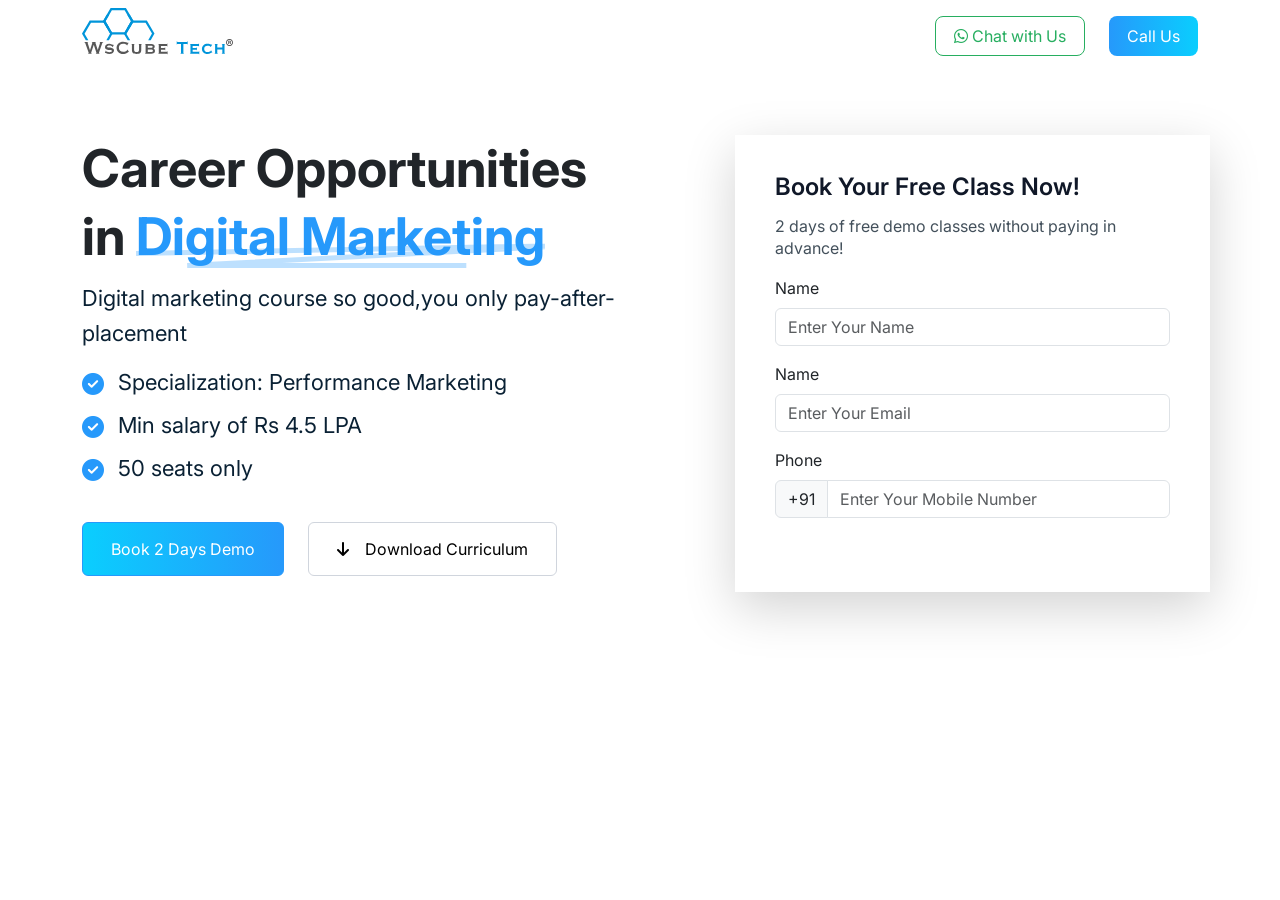
==== wscubetech/index.html @ 5243fd62 "added form layout" ====
<!doctype html>
<html lang="en">
  <head>
    <meta charset="UTF-8" />
    <meta name="viewport" content="width=device-width, initial-scale=1.0" />
    <title>WsCube Tech</title>
    <!--Linking Internal Css-->
    <link rel="stylesheet" href="./css/style.css" />
    <link rel="stylesheet" href="./css/media.css" />
    <!--Google Fonts-->
    <link rel="preconnect" href="https://fonts.googleapis.com" />
    <link rel="preconnect" href="https://fonts.gstatic.com" crossorigin />
    <link
      href="https://fonts.googleapis.com/css2?family=Inter:ital,opsz,wght@0,14..32,100..900;1,14..32,100..900&display=swap"
      rel="stylesheet"
    />
    <!--BS CDN-->
    <link
      href="https://cdn.jsdelivr.net/npm/bootstrap@5.3.8/dist/css/bootstrap.min.css"
      rel="stylesheet"
    />
    <!--Font Awesome CDN-->
    <link
      rel="stylesheet"
      href="https://cdnjs.cloudflare.com/ajax/libs/font-awesome/6.5.2/css/all.min.css"
      crossorigin="anonymous"
      referrerpolicy="no-referrer"
    />
  </head>
  <body>
    <!--Header-->
    <header class="container-fluid py-2 shadow-lg">
      <div class="container">
        <div class="row align-items-center">
          <div class="col-md-6 col-12">
            <img src="./images/logo.svg" alt="WsCube Tech Logo" />
          </div>
          <div class="col-md-6 col-12">
            <div class="float-btn d-flex gap-4 justify-content-lg-end">
              <button class="whatsapp-cta">
                <i class="fa-brands fa-whatsapp"></i> Chat with Us
              </button>
              <button class="call-cta">Call Us</button>
            </div>
          </div>
        </div>
      </div>
    </header>

    <!--Hero Section-->
    <section class="container-fluid hs bg-white">
      <div class="container">
        <div class="row justify-content-lg-between gy-5 gy-xl-0">
          <div class="col-xl-6 col-12">
            <h1 class="hs_heading mb-0">
              Career Opportunities<br />
              in
              <span class="hs_highlight mb-0">Digital Marketing</span>
            </h1>
            <p class="hs_para mb-0">
              Digital marketing course so good,you only pay-after-placement
            </p>
            <ul class="hs_list p-0">
              <li>
                <i class="fa-solid fa-circle-check"></i> Specialization:
                Performance Marketing
              </li>
              <li>
                <i class="fa-solid fa-circle-check"></i> Min salary of Rs 4.5
                LPA
              </li>
              <li><i class="fa-solid fa-circle-check"></i> 50 seats only</li>
            </ul>
            <div class="d-flex btn-hs-parent gap-4 py-3">
              <button class="btn-demo btn-group">Book 2 Days Demo</button>
              <button class="btn-download btn-group d-flex gap-3">
                <i class="fa-solid fa-arrow-down"></i>Download Curriculum
              </button>
            </div>
          </div>
          <div class="col-xl-5 col-12 shadow-lg hs-form">
            <div>
              <h3 class="mb-3 form-heading">Book Your Free Class Now!</h3>
              <p class="mb-3 form-desc">
                2 days of free demo classes without paying in advance!
              </p>
            </div>
            <div class="form-main">
              <!--Name Field-->
              <div class="mb-3">
                <label for="name" class="form-label">Name</label>
                <input
                  type="name"
                  class="form-control"
                  id="name"
                  placeholder="Enter Your Name"
                />
              </div>

              <!--Email Field-->
              <div class="mb-3">
                <label for="email" class="form-label">Name</label>
                <input
                  type="email"
                  class="form-control"
                  id="email"
                  placeholder="Enter Your Email"
                />
              </div>

              <!--Phone Field-->
              <div class="mb-3">
                <label for="">Phone</label>
                <div class="input-group mt-2">
                  <span class="input-group-text" id="basic-addon1">+91</span>
                <input
                  type="text"
                  class="form-control"
                  placeholder="Enter Your Mobile Number"
                  aria-label="Username"
                  aria-describedby="basic-addon1"
                />
                </div>
               
              </div>

            </div>
          </div>
        </div>
      </div>
    </section>

    <!--BS Scripts-->
    <script src="https://cdn.jsdelivr.net/npm/@popperjs/core@2.11.8/dist/umd/popper.min.js"></script>
    <script src="https://cdn.jsdelivr.net/npm/bootstrap@5.3.8/dist/js/bootstrap.min.js"></script>
  </body>
</html>
---- wscubetech/css/style.css ----
* {
  font-family: "Inter", sans-serif;
}
.whatsapp-cta {
  border-radius: 8px;
  padding: 7px 18px;
  background: white;
  border: 1px solid #27ae60;
  color: #27ae60;
}
.whatsapp-cta i {
  color: #27ae60;
}
.call-cta {
  border-radius: 8px;
  padding: 7px 18px;
  background: linear-gradient(to left, #0acefe, #2699fb);
  color: #fff;
  border: none;
}
.hs {
  padding: 4rem 0;
}

.hs_heading {
  font-size: 52px;
  font-weight: bold;
  line-height: 68px;
}
.hs_highlight {
  color: #2699fb;
  background: url(../images/ctabg.svg);
  background-repeat: no-repeat;
  background-position-y: bottom;
}
.hs_para {
  font-size: 22px;
  line-height: 35px;
  font-weight: 400;
  color: #0a2134;
  padding: 10px 0px;
}
.hs_list {
  list-style-type: none;
}
.hs_list li {
  display: flex;
  gap: 1rem;
  align-items: center;
  font-weight: 400;
  font-size: 22px;
  line-height: 33px;
  color: #0a2134;
  padding: 5px 0px;
}
.hs_list li i {
  color: #2699fb;
  height: 20px;
  width: 20px;
}
.btn-group{
padding: 12px 28px;
 font-size: 16px;
 line-height: 28px;
border-radius: 8px;
}
.btn-demo {
  color: white;
  background: linear-gradient(to right, #0acefe, #2699fb);
  border: 1px solid #2699fb; 
}
.btn-download {
  align-items: center;
  background: white;
  border: 1px solid #d0d5dd;
}
.hs-form{
  padding: 40px !important;
}
.form-heading{
  font-size: 24px;
  font-weight: 600;
  line-height: 100%;
  color: #101828;
}
.form-desc{
  font-size: 16px;
  font-weight: 400;
  line-height: 1.4rem;
  color: #43505B;
}
---- wscubetech/css/media.css ----
@media (min-width: 1400px) {
  .container,
  .container-lg,
  .container-md,
  .container-sm,
  .container-xl,
  .container-xxl {
    max-width: 1170px !important;
  }
}

@media screen and (max-width: 576px) {
  .float-btn {
    position: fixed !important;
    bottom: 0;
    left: 0;
    width: 100%;
    display: flex;
    justify-content: center !important;
  }
  .whatsapp-cta,
  .call-cta {
    padding: 5px 10px;
    margin-bottom: 10px;
  }
  .hs {
    padding: 2rem 0;
  }
  .hs_heading {
    font-size: 32px;
    line-height: 3.2rem;
  }
  .hs_para {
    font-size: 18px;
    line-height: 28px;
  }
  .hs_list li {
    font-size: 16px;
    line-height: 28px;
  }
  .btn-group {
    padding: 12px 15px;
    font-size: 16px;
    line-height: 28px;
  }
  .btn-hs-parent{
    flex-direction: column !important;
  }
  .hs-form{
  padding: 25px !important;
}
.form-heading{
  font-size: 18px;
}
}
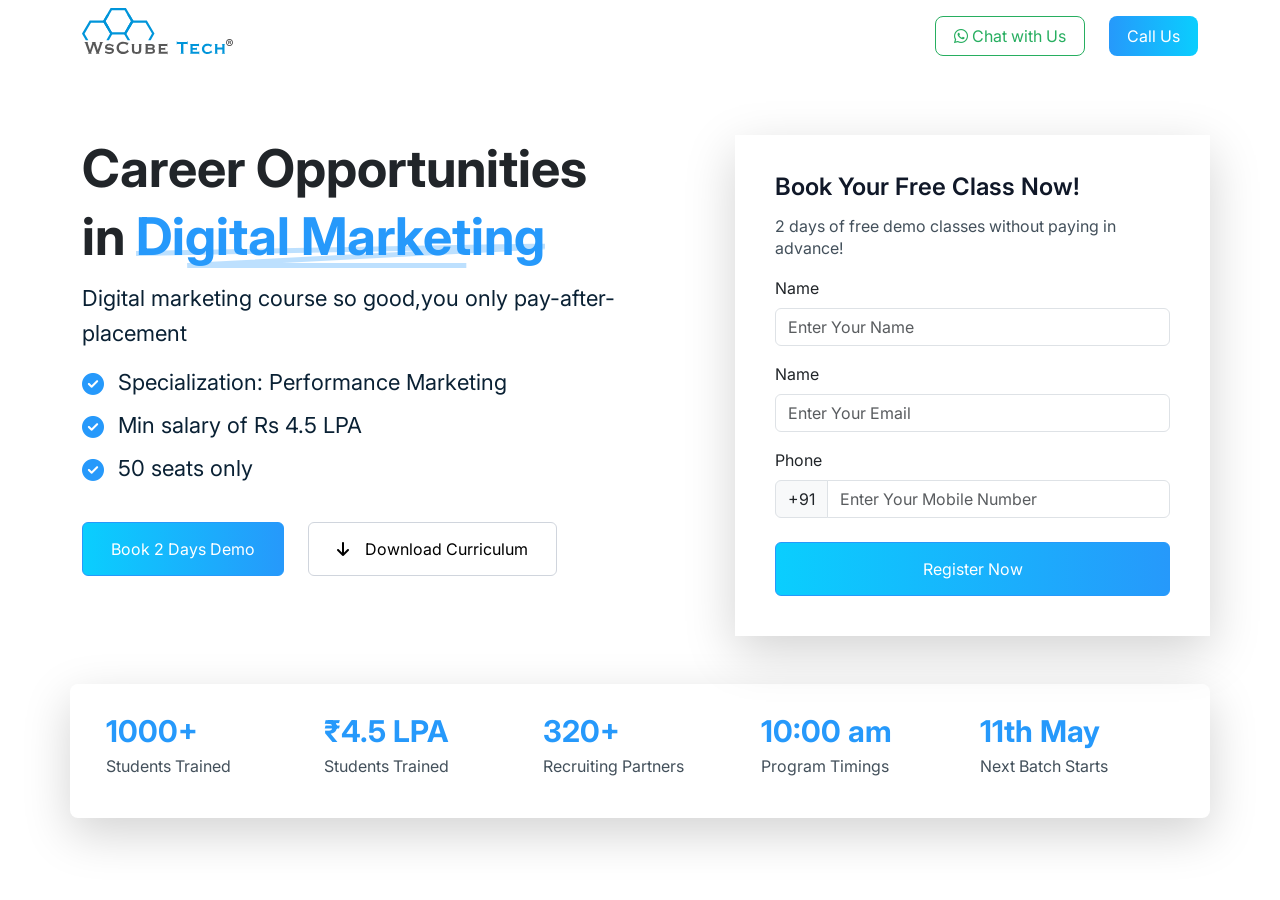
==== commit 194afb7d: "counter section" ====
--- a/wscubetech/index.html
+++ b/wscubetech/index.html
@@ -110,7 +110,7 @@
 
               <!--Phone Field-->
               <div class="mb-3">
-                <label for="">Phone</label>
+                <label for="basic-addon1">Phone</label>
                 <div class="input-group mt-2">
                   <span class="input-group-text" id="basic-addon1">+91</span>
                 <input
@@ -124,8 +124,36 @@
                
               </div>
 
+              <!--Submit Button-->
+              <button class="form-submit btn-group mt-4 d-flex justify-content-center">
+                Register Now
+              </button>
             </div>
           </div>
+        </div>
+
+        <!--Statistics Section-->
+        <div class="row shadow-lg p-4 mt-5 statistic align-items-center gy-2">
+            <div class="col-xl col-6">
+                <h3 class="stats-heading">1000+</h3>
+                <p class="stats-desc">Students Trained</p>
+            </div>
+            <div class="col-xl col-6">
+                <h3 class="stats-heading">₹4.5 LPA</h3>
+                <p class="stats-desc">Students Trained</p>
+            </div>
+            <div class="col-xl col-6">
+                <h3 class="stats-heading">320+</h3>
+                <p class="stats-desc">Recruiting Partners</p>
+            </div>
+            <div class="col-xl col-6">
+                <h3 class="stats-heading">10:00 am</h3>
+                <p class="stats-desc">Program Timings</p>
+            </div>
+            <div class="col-xl col-6">
+                <h3 class="stats-heading">11th May</h3>
+                <p class="stats-desc">Next Batch Starts </p>
+            </div>
         </div>
       </div>
     </section>
--- a/wscubetech/css/style.css
+++ b/wscubetech/css/style.css
@@ -58,34 +58,55 @@
   height: 20px;
   width: 20px;
 }
-.btn-group{
-padding: 12px 28px;
- font-size: 16px;
- line-height: 28px;
-border-radius: 8px;
+.btn-group {
+  padding: 12px 28px;
+  font-size: 16px;
+  line-height: 28px;
+  border-radius: 8px;
 }
 .btn-demo {
   color: white;
   background: linear-gradient(to right, #0acefe, #2699fb);
-  border: 1px solid #2699fb; 
+  border: 1px solid #2699fb;
 }
 .btn-download {
   align-items: center;
   background: white;
   border: 1px solid #d0d5dd;
 }
-.hs-form{
+.hs-form {
   padding: 40px !important;
 }
-.form-heading{
+.form-heading {
   font-size: 24px;
   font-weight: 600;
   line-height: 100%;
   color: #101828;
 }
-.form-desc{
+.form-desc {
   font-size: 16px;
   font-weight: 400;
   line-height: 1.4rem;
+  color: #43505b;
+}
+.form-submit {
+  color: white;
+  background: linear-gradient(to right, #0acefe, #2699fb);
+  border: 1px solid #2699fb;
+  width: 100%;
+}
+.statistic{
+  border-radius: 8px;
+}
+.stats-heading{
+  color: #2699FB;
+  font-size: 30px;
+  font-weight: 700;
+  line-height: 100%;
+}
+.stats-desc{
   color: #43505B;
-}+  font-size: 16px;
+  font-weight: 400;
+  line-height: 24px;
+}
--- a/wscubetech/css/media.css
+++ b/wscubetech/css/media.css
@@ -17,6 +17,8 @@
     width: 100%;
     display: flex;
     justify-content: center !important;
+    background-color: #fff;
+    padding: 10px 0;
   }
   .whatsapp-cta,
   .call-cta {
@@ -52,4 +54,7 @@
 .form-heading{
   font-size: 18px;
 }
+.stats-heading{
+  font-size: 20px;
 }
+}
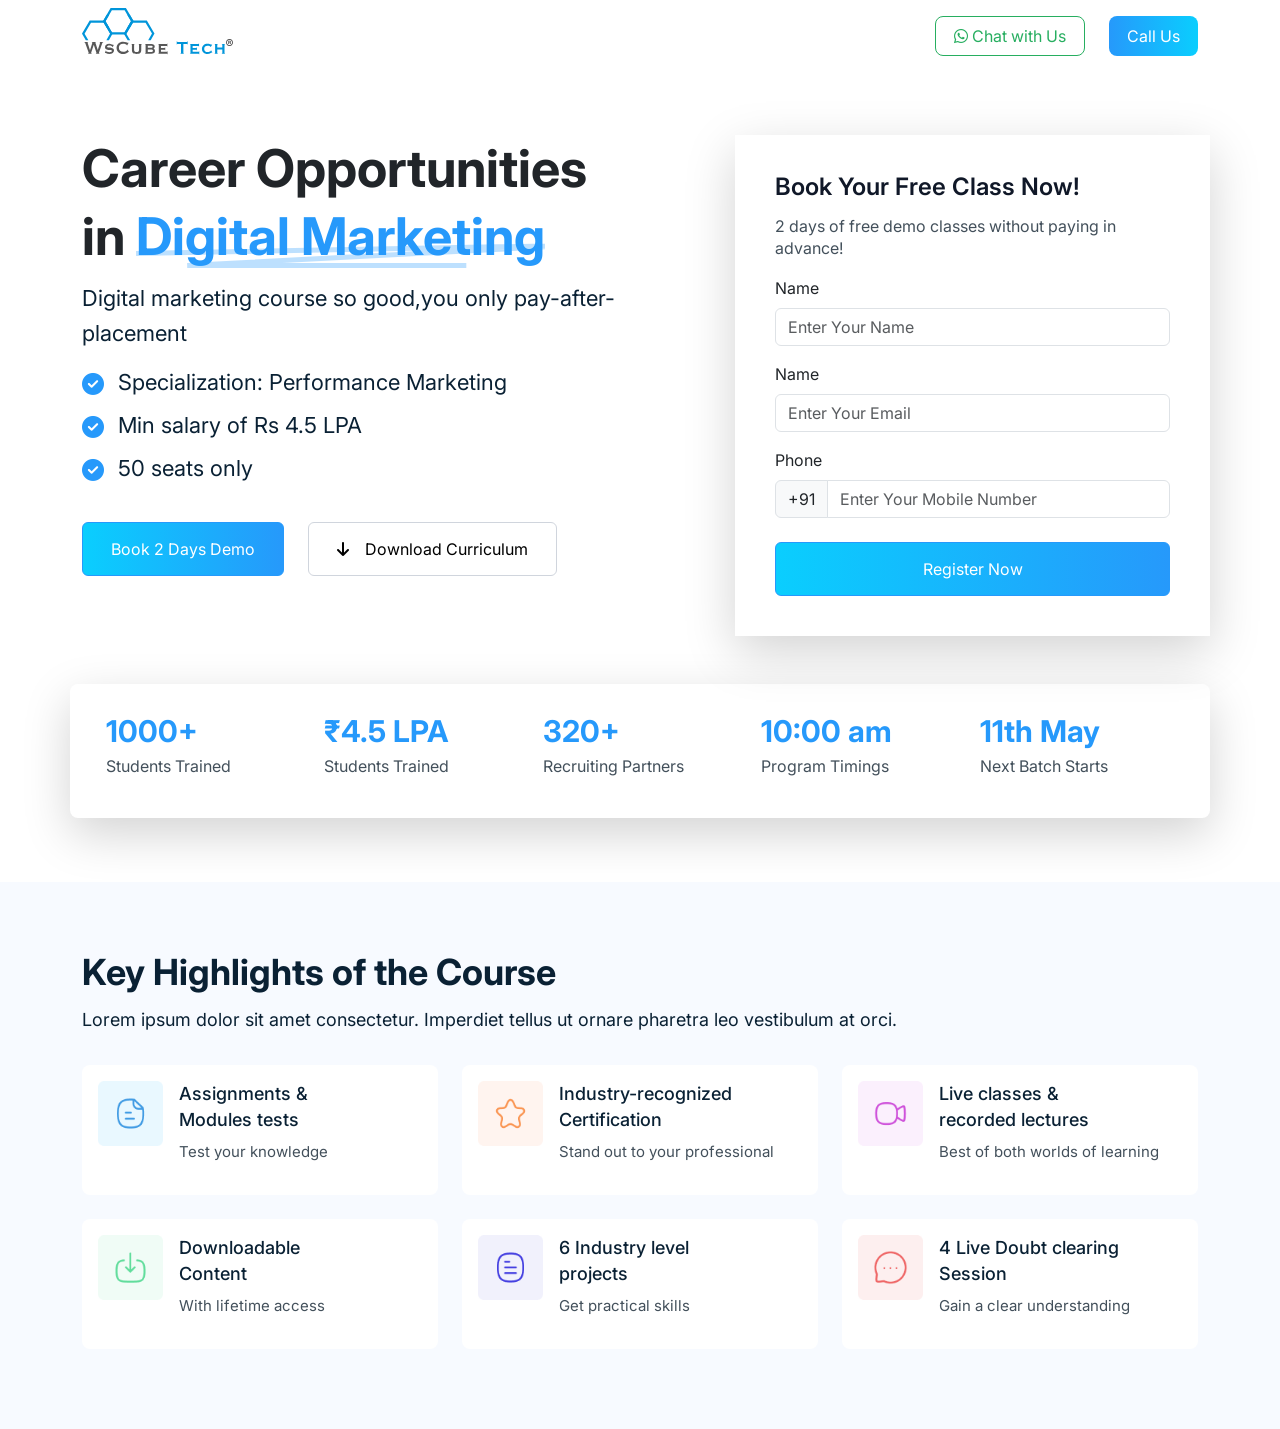
==== commit fb756d10: "highlight section" ====
--- a/wscubetech/index.html
+++ b/wscubetech/index.html
@@ -72,8 +72,18 @@
               <li><i class="fa-solid fa-circle-check"></i> 50 seats only</li>
             </ul>
             <div class="d-flex btn-hs-parent gap-4 py-3">
-              <button class="btn-demo btn-group">Book 2 Days Demo</button>
-              <button class="btn-download btn-group d-flex gap-3">
+              <button
+                class="btn-demo btn-group"
+                data-bs-toggle="modal"
+                data-bs-target="#demo-modal"
+              >
+                Book 2 Days Demo
+              </button>
+              <button
+                class="btn-download btn-group d-flex gap-3"
+                data-bs-toggle="modal"
+                data-bs-target="#curriculum-modal"
+              >
                 <i class="fa-solid fa-arrow-down"></i>Download Curriculum
               </button>
             </div>
@@ -113,19 +123,20 @@
                 <label for="basic-addon1">Phone</label>
                 <div class="input-group mt-2">
                   <span class="input-group-text" id="basic-addon1">+91</span>
-                <input
-                  type="text"
-                  class="form-control"
-                  placeholder="Enter Your Mobile Number"
-                  aria-label="Username"
-                  aria-describedby="basic-addon1"
-                />
+                  <input
+                    type="text"
+                    class="form-control"
+                    placeholder="Enter Your Mobile Number"
+                    aria-label="Username"
+                    aria-describedby="basic-addon1"
+                  />
                 </div>
-               
               </div>
 
               <!--Submit Button-->
-              <button class="form-submit btn-group mt-4 d-flex justify-content-center">
+              <button
+                class="form-submit btn-group mt-4 d-flex justify-content-center"
+              >
                 Register Now
               </button>
             </div>
@@ -134,29 +145,254 @@
 
         <!--Statistics Section-->
         <div class="row shadow-lg p-4 mt-5 statistic align-items-center gy-2">
-            <div class="col-xl col-6">
-                <h3 class="stats-heading">1000+</h3>
-                <p class="stats-desc">Students Trained</p>
-            </div>
-            <div class="col-xl col-6">
-                <h3 class="stats-heading">₹4.5 LPA</h3>
-                <p class="stats-desc">Students Trained</p>
-            </div>
-            <div class="col-xl col-6">
-                <h3 class="stats-heading">320+</h3>
-                <p class="stats-desc">Recruiting Partners</p>
-            </div>
-            <div class="col-xl col-6">
-                <h3 class="stats-heading">10:00 am</h3>
-                <p class="stats-desc">Program Timings</p>
-            </div>
-            <div class="col-xl col-6">
-                <h3 class="stats-heading">11th May</h3>
-                <p class="stats-desc">Next Batch Starts </p>
-            </div>
+          <div class="col-xl col-6">
+            <h3 class="stats-heading">1000+</h3>
+            <p class="stats-desc">Students Trained</p>
+          </div>
+          <div class="col-xl col-6">
+            <h3 class="stats-heading">₹4.5 LPA</h3>
+            <p class="stats-desc">Students Trained</p>
+          </div>
+          <div class="col-xl col-6">
+            <h3 class="stats-heading">320+</h3>
+            <p class="stats-desc">Recruiting Partners</p>
+          </div>
+          <div class="col-xl col-6">
+            <h3 class="stats-heading">10:00 am</h3>
+            <p class="stats-desc">Program Timings</p>
+          </div>
+          <div class="col-xl col-6">
+            <h3 class="stats-heading">11th May</h3>
+            <p class="stats-desc">Next Batch Starts</p>
+          </div>
         </div>
       </div>
     </section>
+
+    <!--Keyhighlights Section-->
+    <section class="container-fluid highlights">
+      <div class="container">
+        <div class="row">
+          <div class="col-12">
+            <h4 class="highlight-heading py-2">Key Highlights of the Course</h4>
+            <p class="highlight-para">
+              Lorem ipsum dolor sit amet consectetur. Imperdiet tellus ut ornare
+              pharetra leo vestibulum at orci.
+            </p>
+          </div>
+        </div>
+
+        <div class="row py-3 gy-4">
+          <div class="col-lg-4 col-md-6 col-12">
+            
+            <div class="highlight-wrapper d-flex bg-white p-3 gap-3 align-items-start">
+              <img
+                class="highlight-img"
+                src="./images/highlight/assignment.png"
+                alt="Assignment"
+              />
+              <div class="highlight-item">
+                <h4>Assignments & Modules tests</h4>
+                <p>Test your knowledge</p>
+              </div>
+            </div>
+          </div>
+
+          <div class="col-lg-4 col-md-6 col-12">
+            <div class="highlight-wrapper d-flex shadow-md bg-white p-3 gap-3 align-items-start">
+              <img
+                class="highlight-img"
+                src="./images/highlight/industry.png"
+                alt="Assignment"
+              />
+              <div class="highlight-item">
+                <h4>Industry-recognized Certification</h4>
+                <p>Stand out to your professional</p>
+              </div>
+            </div>
+          </div>
+
+          <div class="col-lg-4 col-md-6 col-12">
+            <div class="highlight-wrapper d-flex bg-white p-3 gap-3 align-items-start">
+              <img
+                class="highlight-img"
+                src="./images/highlight/liveclasses.png"
+                alt="Assignment"
+              />
+              <div class="highlight-item">
+                <h4>Live classes & recorded lectures</h4>
+                <p>Best of both worlds of learning</p>
+              </div>
+            </div>
+          </div>
+
+          <div class="col-lg-4 col-md-6 col-12">
+            <div class="highlight-wrapper d-flex bg-white p-3 gap-3 align-items-start">
+              <img
+                class="highlight-img"
+                src="./images/highlight/download.png"
+                alt="Assignment"
+              />
+              <div class="highlight-item">
+                <h4>Downloadable Content</h4>
+                <p>With lifetime access</p>
+              </div>
+            </div>
+          </div>
+
+          <div class="col-lg-4 col-md-6 col-12">
+            <div class="highlight-wrapper d-flex bg-white p-3 gap-3 align-items-start">
+              <img
+                class="highlight-img"
+                src="./images/highlight/projects.png"
+                alt="Assignment"
+              />
+              <div class="highlight-item">
+                <h4>6 Industry level projects</h4>
+                <p>Get practical skills</p>
+              </div>
+            </div>
+          </div>
+
+          <div class="col-lg-4 col-md-6 col-12">
+            <div class="highlight-wrapper d-flex bg-white p-3 gap-3 align-items-start">
+              <img
+                class="highlight-img"
+                src="./images/highlight/session.png"
+                alt="Assignment"
+              />
+              <div class="highlight-item">
+                <h4>4 Live Doubt clearing Session</h4>
+                <p>Gain a clear understanding</p>
+              </div>
+            </div>
+          </div>
+
+          
+        </div>
+      </div>
+    </section>
+
+    <!--All Modal-->
+
+    <!--Download Curriculum Modal-->
+    <div class="modal fade" id="curriculum-modal" tabindex="-1">
+      <div class="modal-dialog">
+        <div class="modal-content">
+          <div class="modal-header">
+            <h1 class="modal-title fs-5" id="exampleModalLabel">Enquire Now</h1>
+            <button
+              type="button"
+              class="btn-close"
+              data-bs-dismiss="modal"
+              aria-label="Close"
+            ></button>
+          </div>
+          <div class="modal-body">
+            <div class="form-main">
+              <!--Name Field-->
+              <div class="mb-3">
+                <label for="name" class="form-label">Name</label>
+                <input
+                  type="name"
+                  class="form-control"
+                  id="name"
+                  placeholder="Enter Your Name"
+                />
+              </div>
+
+              <!--Email Field-->
+              <div class="mb-3">
+                <label for="email" class="form-label">Name</label>
+                <input
+                  type="email"
+                  class="form-control"
+                  id="email"
+                  placeholder="Enter Your Email"
+                />
+              </div>
+
+              <!--Phone Field-->
+              <div class="mb-3">
+                <label for="basic-addon1">Phone</label>
+                <div class="input-group mt-2">
+                  <span class="input-group-text" id="basic-addon1">+91</span>
+                  <input
+                    type="text"
+                    class="form-control"
+                    placeholder="Enter Your Mobile Number"
+                    aria-label="Username"
+                    aria-describedby="basic-addon1"
+                  />
+                </div>
+              </div>
+
+              <!--Submit Button-->
+              <button
+                class="form-submit btn-group mt-4 d-flex justify-content-center"
+              >
+                Register Now
+              </button>
+            </div>
+          </div>
+        </div>
+      </div>
+    </div>
+
+    <!--2 Days Demo Modal-->
+    <div class="modal fade" id="demo-modal" tabindex="-1">
+      <div class="modal-dialog">
+        <div class="modal-content">
+          <div class="modal-header">
+            <h1 class="modal-title fs-5" id="exampleModalLabel">
+              Book 2 Days Demo
+            </h1>
+            <button
+              type="button"
+              class="btn-close"
+              data-bs-dismiss="modal"
+              aria-label="Close"
+            ></button>
+          </div>
+          <div class="modal-body">
+            <div class="form-main">
+              <!--Name Field-->
+              <div class="mb-3">
+                <label for="name" class="form-label">Name</label>
+                <input
+                  type="name"
+                  class="form-control"
+                  id="name"
+                  placeholder="Enter Your Name"
+                />
+              </div>
+
+              <!--Phone Field-->
+              <div class="mb-3">
+                <label for="basic-addon1">Phone</label>
+                <div class="input-group mt-2">
+                  <span class="input-group-text" id="basic-addon1">+91</span>
+                  <input
+                    type="text"
+                    class="form-control"
+                    placeholder="Enter Your Mobile Number"
+                    aria-label="Username"
+                    aria-describedby="basic-addon1"
+                  />
+                </div>
+              </div>
+
+              <!--Submit Button-->
+              <button
+                class="form-submit btn-group mt-4 d-flex justify-content-center"
+              >
+                Register Now
+              </button>
+            </div>
+          </div>
+        </div>
+      </div>
+    </div>
 
     <!--BS Scripts-->
     <script src="https://cdn.jsdelivr.net/npm/@popperjs/core@2.11.8/dist/umd/popper.min.js"></script>
--- a/wscubetech/css/style.css
+++ b/wscubetech/css/style.css
@@ -110,3 +110,40 @@
   font-weight: 400;
   line-height: 24px;
 }
+.highlights{
+  background-color: #F7FAFF;
+  padding: 4rem 0;
+}
+.highlight-heading{
+  font-size: 36px;
+  font-weight: 700;
+  line-height: 100%;
+  font-style: bold;
+  color: #0A2134;
+}
+.highlight-para{
+  font-size: 18px;
+  line-height: 27px;
+  font-weight: 400;
+  color: #0A2134;
+}
+.highlight-wrapper{
+  border-radius: 8px;
+}
+.highlight-img{
+  object-fit: contain;
+  width: 20%;
+}
+.highlight-item h4{
+  width: 80%;
+  color: #0A2134;
+  font-size: 18px;
+  font-weight: 500;
+  line-height: 26px;
+}
+.highlight-item p {
+  font-size: 15px;
+  line-height: 22px;
+  font-weight: 400;
+  color: #43505B;
+}
--- a/wscubetech/css/media.css
+++ b/wscubetech/css/media.css
@@ -57,4 +57,10 @@
 .stats-heading{
   font-size: 20px;
 }
+.highlight-heading{
+  font-size: 24px;
 }
+.highlight-para{
+  font-size: 16px;
+}
+}
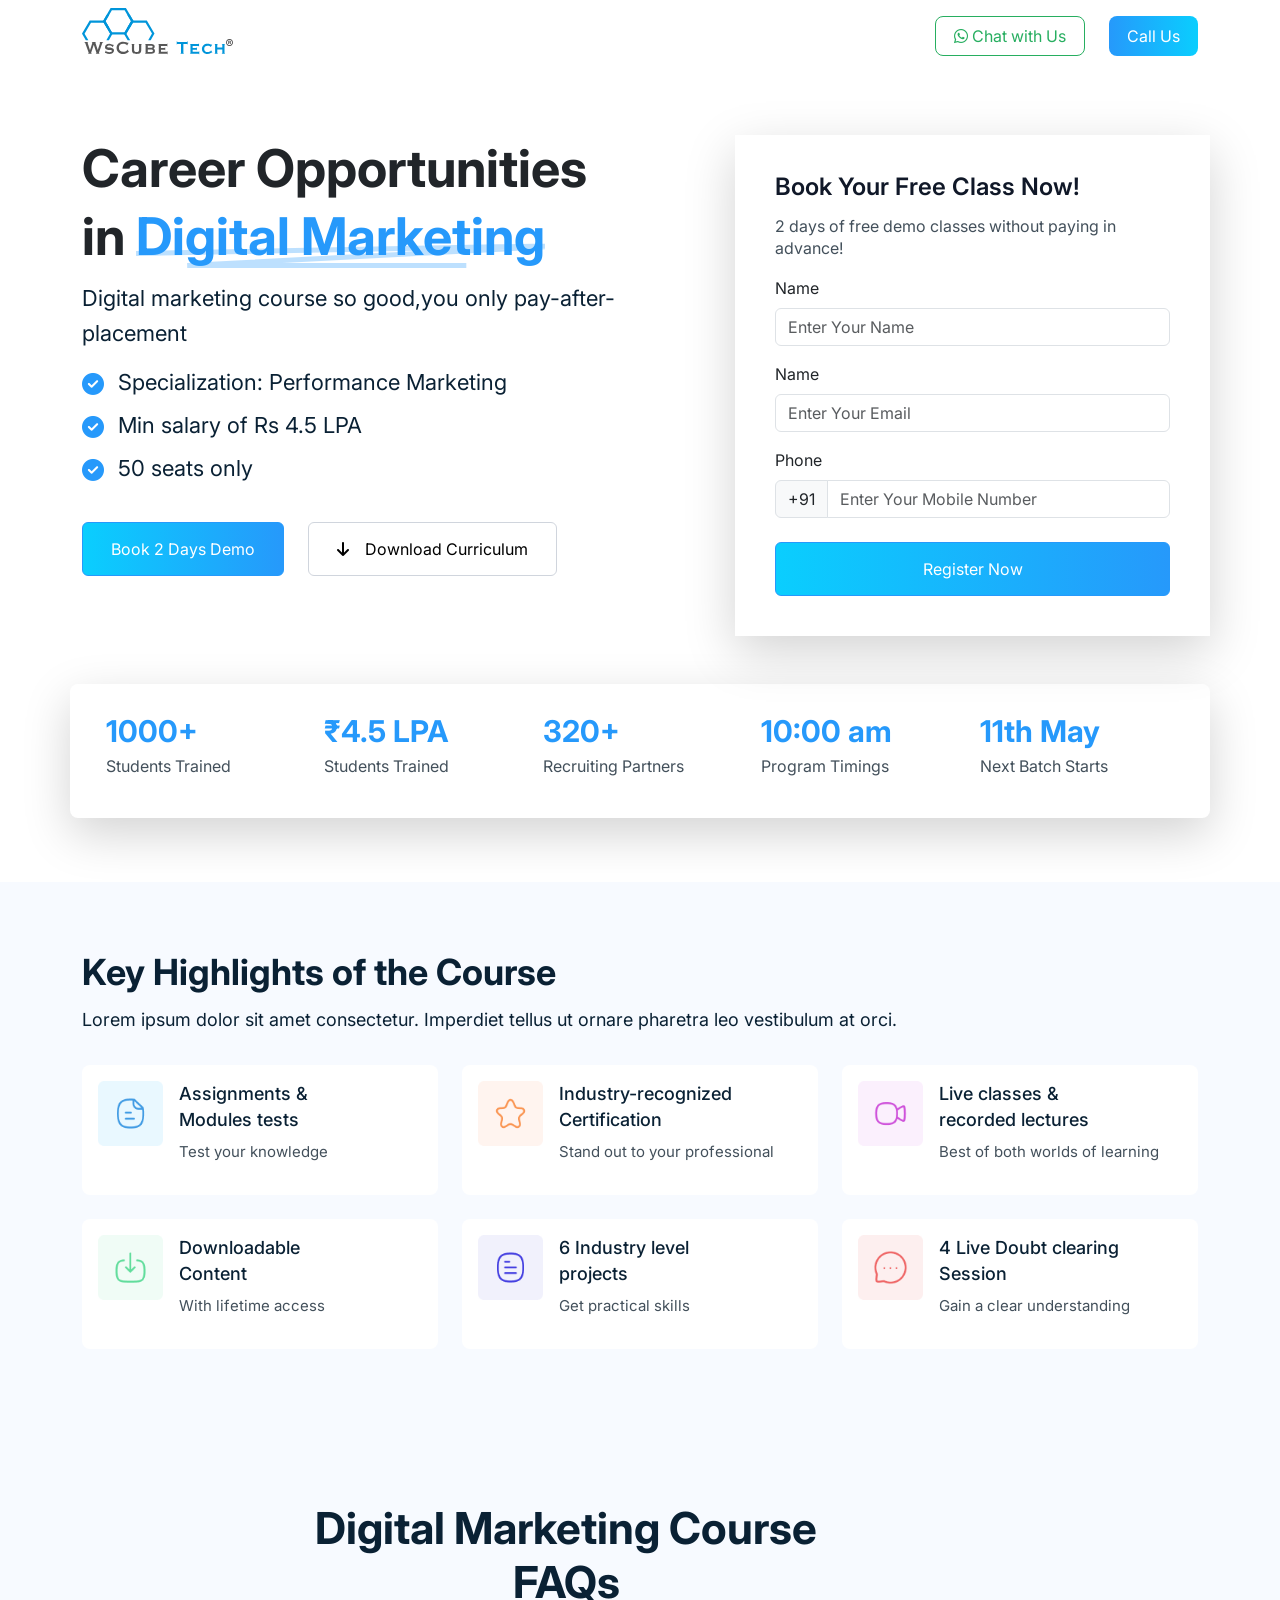
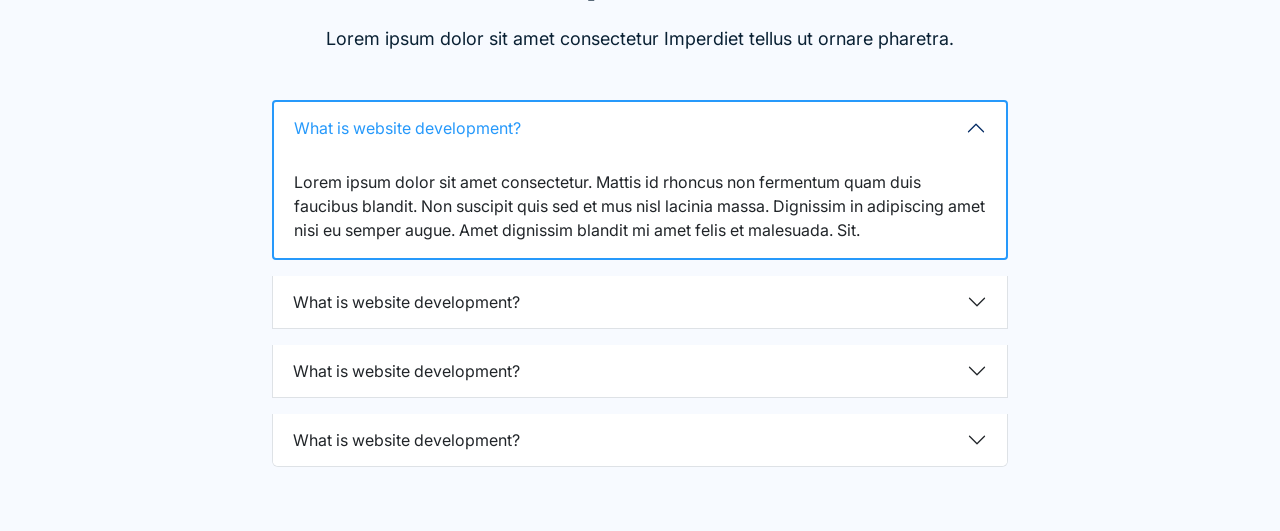
==== commit 30a2c433: "faq section" ====
--- a/wscubetech/index.html
+++ b/wscubetech/index.html
@@ -46,6 +46,7 @@
         </div>
       </div>
     </header>
+    <!---->
 
     <!--Hero Section-->
     <section class="container-fluid hs bg-white">
@@ -184,8 +185,9 @@
 
         <div class="row py-3 gy-4">
           <div class="col-lg-4 col-md-6 col-12">
-            
-            <div class="highlight-wrapper d-flex bg-white p-3 gap-3 align-items-start">
+            <div
+              class="highlight-wrapper d-flex bg-white p-3 gap-3 align-items-start"
+            >
               <img
                 class="highlight-img"
                 src="./images/highlight/assignment.png"
@@ -199,7 +201,9 @@
           </div>
 
           <div class="col-lg-4 col-md-6 col-12">
-            <div class="highlight-wrapper d-flex shadow-md bg-white p-3 gap-3 align-items-start">
+            <div
+              class="highlight-wrapper d-flex shadow-md bg-white p-3 gap-3 align-items-start"
+            >
               <img
                 class="highlight-img"
                 src="./images/highlight/industry.png"
@@ -213,7 +217,9 @@
           </div>
 
           <div class="col-lg-4 col-md-6 col-12">
-            <div class="highlight-wrapper d-flex bg-white p-3 gap-3 align-items-start">
+            <div
+              class="highlight-wrapper d-flex bg-white p-3 gap-3 align-items-start"
+            >
               <img
                 class="highlight-img"
                 src="./images/highlight/liveclasses.png"
@@ -227,7 +233,9 @@
           </div>
 
           <div class="col-lg-4 col-md-6 col-12">
-            <div class="highlight-wrapper d-flex bg-white p-3 gap-3 align-items-start">
+            <div
+              class="highlight-wrapper d-flex bg-white p-3 gap-3 align-items-start"
+            >
               <img
                 class="highlight-img"
                 src="./images/highlight/download.png"
@@ -241,7 +249,9 @@
           </div>
 
           <div class="col-lg-4 col-md-6 col-12">
-            <div class="highlight-wrapper d-flex bg-white p-3 gap-3 align-items-start">
+            <div
+              class="highlight-wrapper d-flex bg-white p-3 gap-3 align-items-start"
+            >
               <img
                 class="highlight-img"
                 src="./images/highlight/projects.png"
@@ -255,7 +265,9 @@
           </div>
 
           <div class="col-lg-4 col-md-6 col-12">
-            <div class="highlight-wrapper d-flex bg-white p-3 gap-3 align-items-start">
+            <div
+              class="highlight-wrapper d-flex bg-white p-3 gap-3 align-items-start"
+            >
               <img
                 class="highlight-img"
                 src="./images/highlight/session.png"
@@ -267,8 +279,127 @@
               </div>
             </div>
           </div>
-
-          
+        </div>
+      </div>
+    </section>
+
+    <!--FAQ Section-->
+    <section class="faq-section container-fluid">
+      <div class="container">
+        <div class="row justify-content-center">
+          <div class="col-lg-8 col-12">
+            <h3 class="faq-heading py-2">Digital Marketing Course FAQs</h3>
+            <p class="faq-desc">
+              Lorem ipsum dolor sit amet consectetur Imperdiet tellus ut ornare
+              pharetra.
+            </p>
+            <!--Accordion-->
+            <div class="accordion accordion-section mt-5" id="faq">
+              <div class="accordion-item">
+                <h2 class="accordion-title accordion-header">
+                  <button
+                    class="accordion-button"
+                    type="button"
+                    data-bs-toggle="collapse"
+                    data-bs-target="#collapseOne"
+                  >
+                    What is website development?
+                  </button>
+                </h2>
+                <div
+                  id="collapseOne"
+                  class="accordion-collapse collapse show"
+                  data-bs-parent="#faq"
+                >
+                  <div class="accordion-body">
+                    Lorem ipsum dolor sit amet consectetur. Mattis id rhoncus
+                    non fermentum quam duis faucibus blandit. Non suscipit quis
+                    sed et mus nisl lacinia massa. Dignissim in adipiscing amet
+                    nisi eu semper augue. Amet dignissim blandit mi amet felis
+                    et malesuada. Sit.
+                  </div>
+                </div>
+              </div>
+              <div class="accordion-item mt-3">
+                <h2 class="accordion-title accordion-header">
+                  <button
+                    class="accordion-button collapsed"
+                    type="button"
+                    data-bs-toggle="collapse"
+                    data-bs-target="#collapseTwo"
+                  >
+                    What is website development?
+                  </button>
+                </h2>
+                <div
+                  id="collapseTwo"
+                  class="accordion-collapse collapse"
+                  data-bs-parent="#faq"
+                >
+                  <div class="accordion-text accordion-body">
+                    Lorem ipsum dolor sit amet consectetur. Mattis id rhoncus
+                    non fermentum quam duis faucibus blandit. Non suscipit quis
+                    sed et mus nisl lacinia massa. Dignissim in adipiscing amet
+                    nisi eu semper augue. Amet dignissim blandit mi amet felis
+                    et malesuada. Sit.
+                  </div>
+                </div>
+              </div>
+              <div class="accordion-item mt-3">
+                <h2 class="accordion-title accordion-header">
+                  <button
+                    class="accordion-button collapsed"
+                    type="button"
+                    data-bs-toggle="collapse"
+                    data-bs-target="#collapseThree"
+                    aria-expanded="false"
+                    aria-controls="collapseThree"
+                  >
+                    What is website development?
+                  </button>
+                </h2>
+                <div
+                  id="collapseThree"
+                  class="accordion-collapse collapse"
+                  data-bs-parent="#faq"
+                >
+                  <div class="accordion-text accordion-body">
+                    Lorem ipsum dolor sit amet consectetur. Mattis id rhoncus
+                    non fermentum quam duis faucibus blandit. Non suscipit quis
+                    sed et mus nisl lacinia massa. Dignissim in adipiscing amet
+                    nisi eu semper augue. Amet dignissim blandit mi amet felis
+                    et malesuada. Sit.
+                  </div>
+                </div>
+              </div>
+              <div class="accordion-item mt-3">
+                <h2 class="accordion-title accordion-header">
+                  <button
+                    class="accordion-button collapsed"
+                    type="button"
+                    data-bs-toggle="collapse"
+                    data-bs-target="#collapseFour"
+                  >
+                    What is website development?
+                  </button>
+                </h2>
+
+                <div
+                  id="collapseFour"
+                  class="accordion-collapse collapse"
+                  data-bs-parent="#faq"
+                >
+                  <div class="accordion-text accordion-body">
+                    Lorem ipsum dolor sit amet consectetur. Mattis id rhoncus
+                    non fermentum quam duis faucibus blandit. Non suscipit quis
+                    sed et mus nisl lacinia massa. Dignissim in adipiscing amet
+                    nisi eu semper augue. Amet dignissim blandit mi amet felis
+                    et malesuada. Sit.
+                  </div>
+                </div>
+              </div>
+            </div>
+          </div>
         </div>
       </div>
     </section>
--- a/wscubetech/css/style.css
+++ b/wscubetech/css/style.css
@@ -110,7 +110,7 @@
   font-weight: 400;
   line-height: 24px;
 }
-.highlights{
+.highlights, .faq-section{
   background-color: #F7FAFF;
   padding: 4rem 0;
 }
@@ -146,4 +146,46 @@
   line-height: 22px;
   font-weight: 400;
   color: #43505B;
+}
+.faq-heading{
+  font-size: 44px;
+  font-weight: 700;
+  line-height : 54px;
+  color: #0A2134;
+  width: 80%;
+  text-align: center;
+}
+.faq-desc{
+  color: #0A2134;
+  font-size: 18px;
+  line-height: 27px;
+  font-weight: 400;
+  text-align: center;
+}
+.accordion-button:not(.collapsed){
+  background-color: white !important;
+  box-shadow : none !important
+}
+.accordion-button:focus{
+  box-shadow: none !important;
+}
+
+.accordion-item:has(.accordion-collapse.show),
+.accordion-item:has(.accordion-collapse.collapsing) {
+  border: 2px solid #2699FB !important;
+  border-radius: 4px !important;
+}
+.accordion-button:not(.collapsed){
+  color: #2699FB !important;
+}
+.accordion-title{
+  font-size: 18px;
+  font-weight: 600;
+  line-height: 100%;
+}
+.accordion-text{
+  color: #0A2134;
+  font-size: 16px;
+  line-height: 24px;
+  font-weight: 400;
 }
--- a/wscubetech/css/media.css
+++ b/wscubetech/css/media.css
@@ -45,22 +45,29 @@
     font-size: 16px;
     line-height: 28px;
   }
-  .btn-hs-parent{
+  .btn-hs-parent {
     flex-direction: column !important;
   }
-  .hs-form{
-  padding: 25px !important;
+  .hs-form {
+    padding: 25px !important;
+  }
+  .form-heading {
+    font-size: 18px;
+  }
+  .stats-heading {
+    font-size: 20px;
+  }
+  .highlight-heading {
+    font-size: 24px;
+  }
+  .highlight-para {
+    font-size: 16px;
+  }
+  .faq-heading {
+    font-size: 20px;
+     width: 100%;
+  }
+  .faq-desc {
+    font-size: 16px;
+  }
 }
-.form-heading{
-  font-size: 18px;
-}
-.stats-heading{
-  font-size: 20px;
-}
-.highlight-heading{
-  font-size: 24px;
-}
-.highlight-para{
-  font-size: 16px;
-}
-}
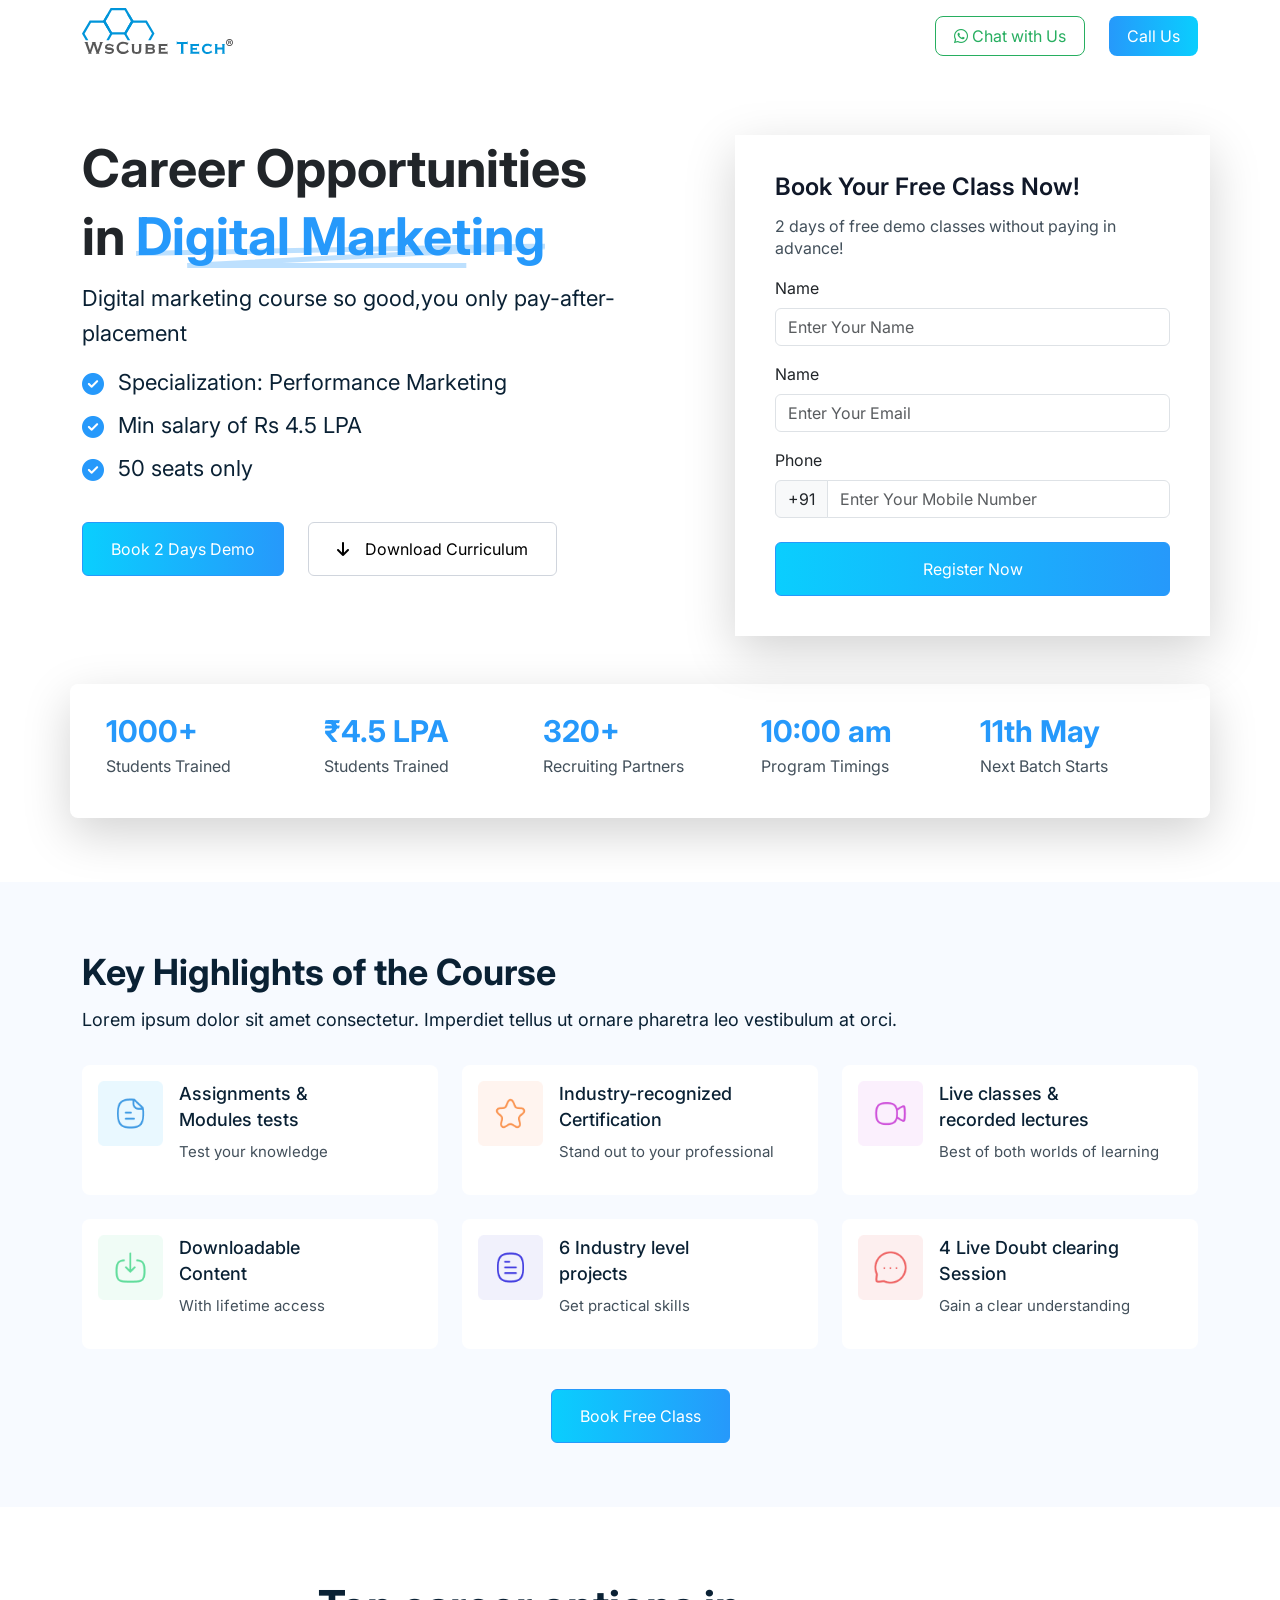
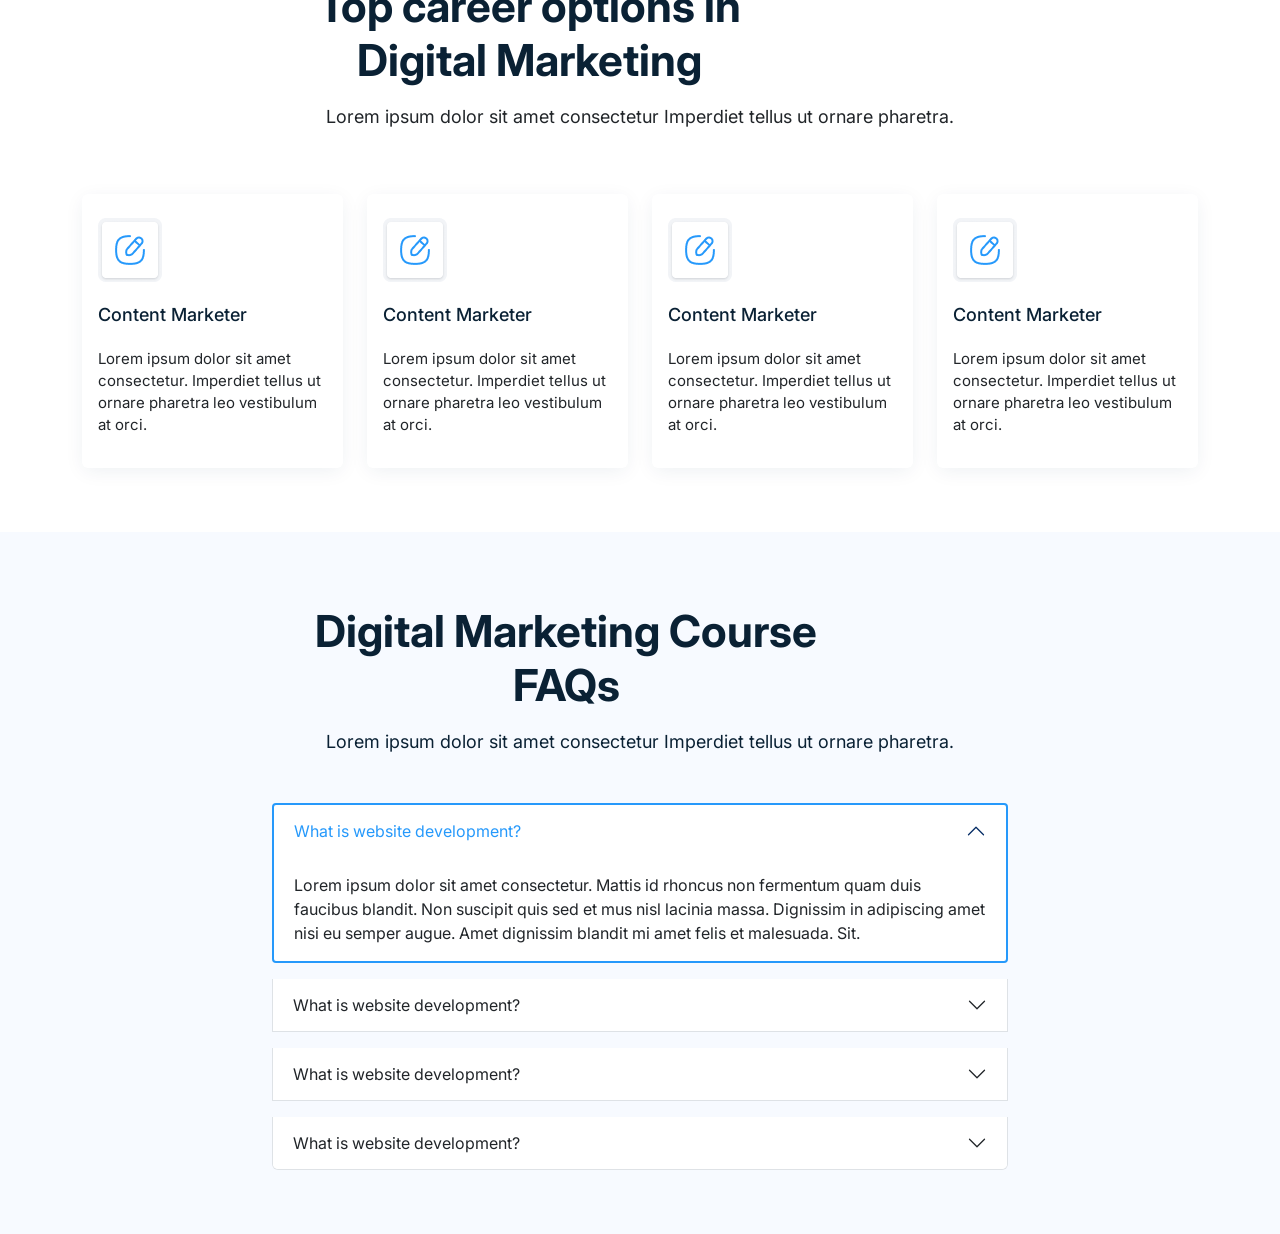
==== commit d1644721: "carrer options section" ====
--- a/wscubetech/index.html
+++ b/wscubetech/index.html
@@ -280,6 +280,63 @@
             </div>
           </div>
         </div>
+        <div class="d-flex justify-content-center mt-4">
+          <button
+            class="btn-demo btn-group"
+            data-bs-toggle="modal"
+            data-bs-target="#curriculum-modal"
+          >
+            Book Free Class
+          </button>
+        </div>
+      </div>
+    </section>
+
+    <!--Carrer Option-->
+    <section class="career-options container-fluid">
+      <div class="container">
+        <div class="row justify-content-center">
+          <div class="col-xl-8 col-12">
+            <h3 class="career-title py-2">
+              Top career options in Digital Marketing
+            </h3>
+            <p class="career-desc">
+              Lorem ipsum dolor sit amet consectetur Imperdiet tellus ut ornare
+              pharetra.
+            </p>
+          </div>
+        </div>
+
+        <div class="row mt-5">
+          <div class="col-lg-3 col-sm-6 col-12">
+            <div class="shadow-custom p-3 rounded">
+              <img src="./images/career/content.png" class="w-auto mt-2" alt="Image Not Found">
+              <h6 class="carreritem-title py-4 mb-0">Content Marketer</h6>
+              <p class="carreritem-desc">Lorem ipsum dolor sit amet consectetur. Imperdiet tellus ut ornare pharetra leo vestibulum at orci.</p>
+            </div>
+          </div>
+          <div class="col-lg-3 col-sm-6 col-12">
+             <div class="shadow-custom p-3 rounded">
+              <img src="./images/career/content.png" class="w-auto mt-2" alt="Image Not Found">
+              <h6 class="carreritem-title py-4 mb-0">Content Marketer</h6>
+              <p class="carreritem-desc">Lorem ipsum dolor sit amet consectetur. Imperdiet tellus ut ornare pharetra leo vestibulum at orci.</p>
+            </div>
+          </div>
+          <div class="col-lg-3 col-sm-6 col-12">
+             <div class="shadow-custom p-3 rounded">
+              <img src="./images/career/content.png" class="w-auto mt-2" alt="Image Not Found">
+              <h6 class="carreritem-title py-4 mb-0">Content Marketer</h6>
+              <p class="carreritem-desc">Lorem ipsum dolor sit amet consectetur. Imperdiet tellus ut ornare pharetra leo vestibulum at orci.</p>
+            </div>
+          </div>
+          <div class="col-lg-3 col-sm-6 col-12">
+             <div class="shadow-custom p-3 rounded">
+              <img src="./images/career/content.png" class="w-auto mt-2" alt="Image Not Found">
+              <h6 class="carreritem-title py-4 mb-0">Content Marketer</h6>
+              <p class="carreritem-desc">Lorem ipsum dolor sit amet consectetur. Imperdiet tellus ut ornare pharetra leo vestibulum at orci.</p>
+            </div>
+          </div>
+        </div>
       </div>
     </section>
 
--- a/wscubetech/css/style.css
+++ b/wscubetech/css/style.css
@@ -188,4 +188,38 @@
   font-size: 16px;
   line-height: 24px;
   font-weight: 400;
+}
+.career-options{
+  background-color: white;
+  padding: 4rem 0;
+}
+.career-title{
+  width: 70%;
+  font-weight: 700;
+  font-size: 44px;
+  line-height: 54px;
+  color: #0A2134;
+  text-align: center;
+}
+.career-desc{
+  font-weight: 400;
+  font-size: 18px;
+  line-height: 27px;
+  text-align: center;
+}
+.carreritem-title{
+  color: #0A2134;
+  font-size: 18px;
+  font-weight: 500;
+  line-height: 100%;
+
+}
+.carreritem-desc{
+  font-size: #0A2134;
+  font-size: 15px;
+  line-height: 22px; 
+}
+.shadow-custom{
+  box-shadow: 0px 4px 20px -2px #002F5814;
+
 }
--- a/wscubetech/css/media.css
+++ b/wscubetech/css/media.css
@@ -70,4 +70,12 @@
   .faq-desc {
     font-size: 16px;
   }
+  .career-title{
+    font-size: 24px;
+    width: 100%;
+    line-height: 42px;
+  }
+  .career-desc{
+    font-size: 16px;
+  }
 }
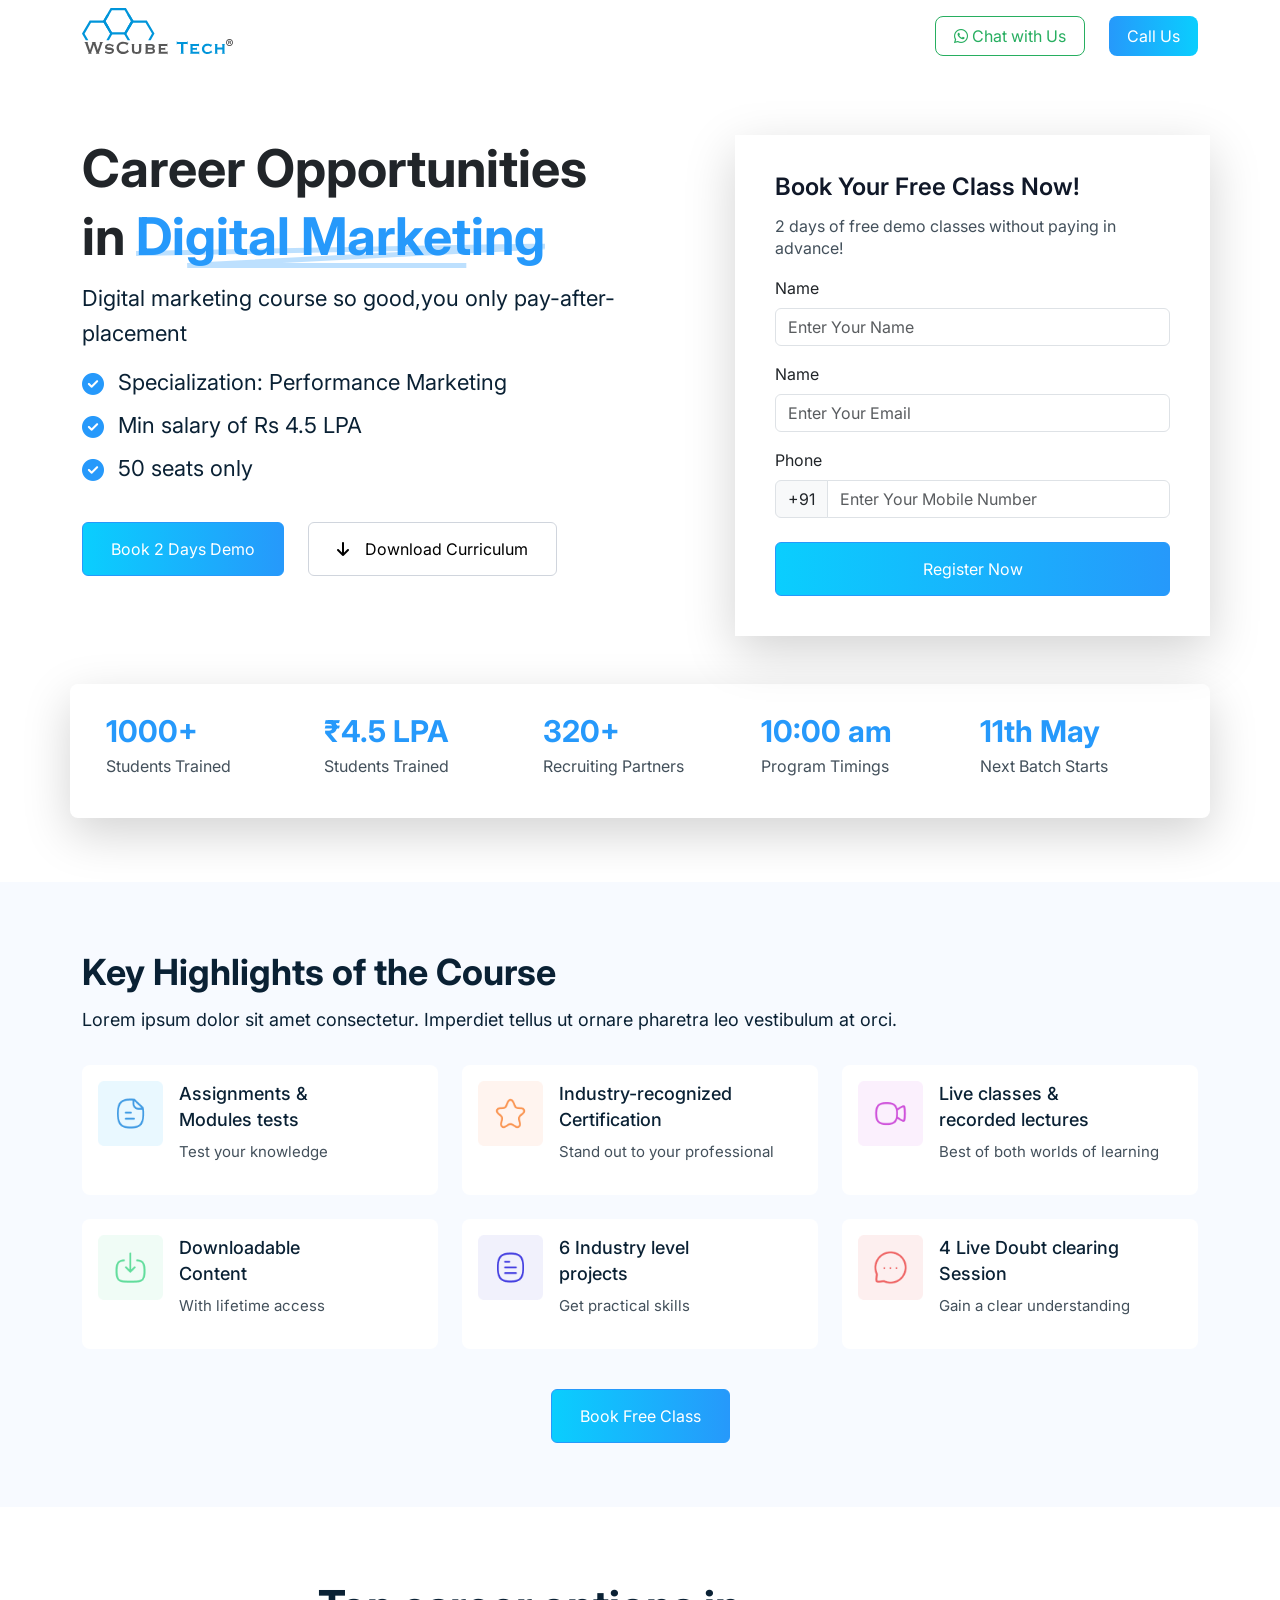
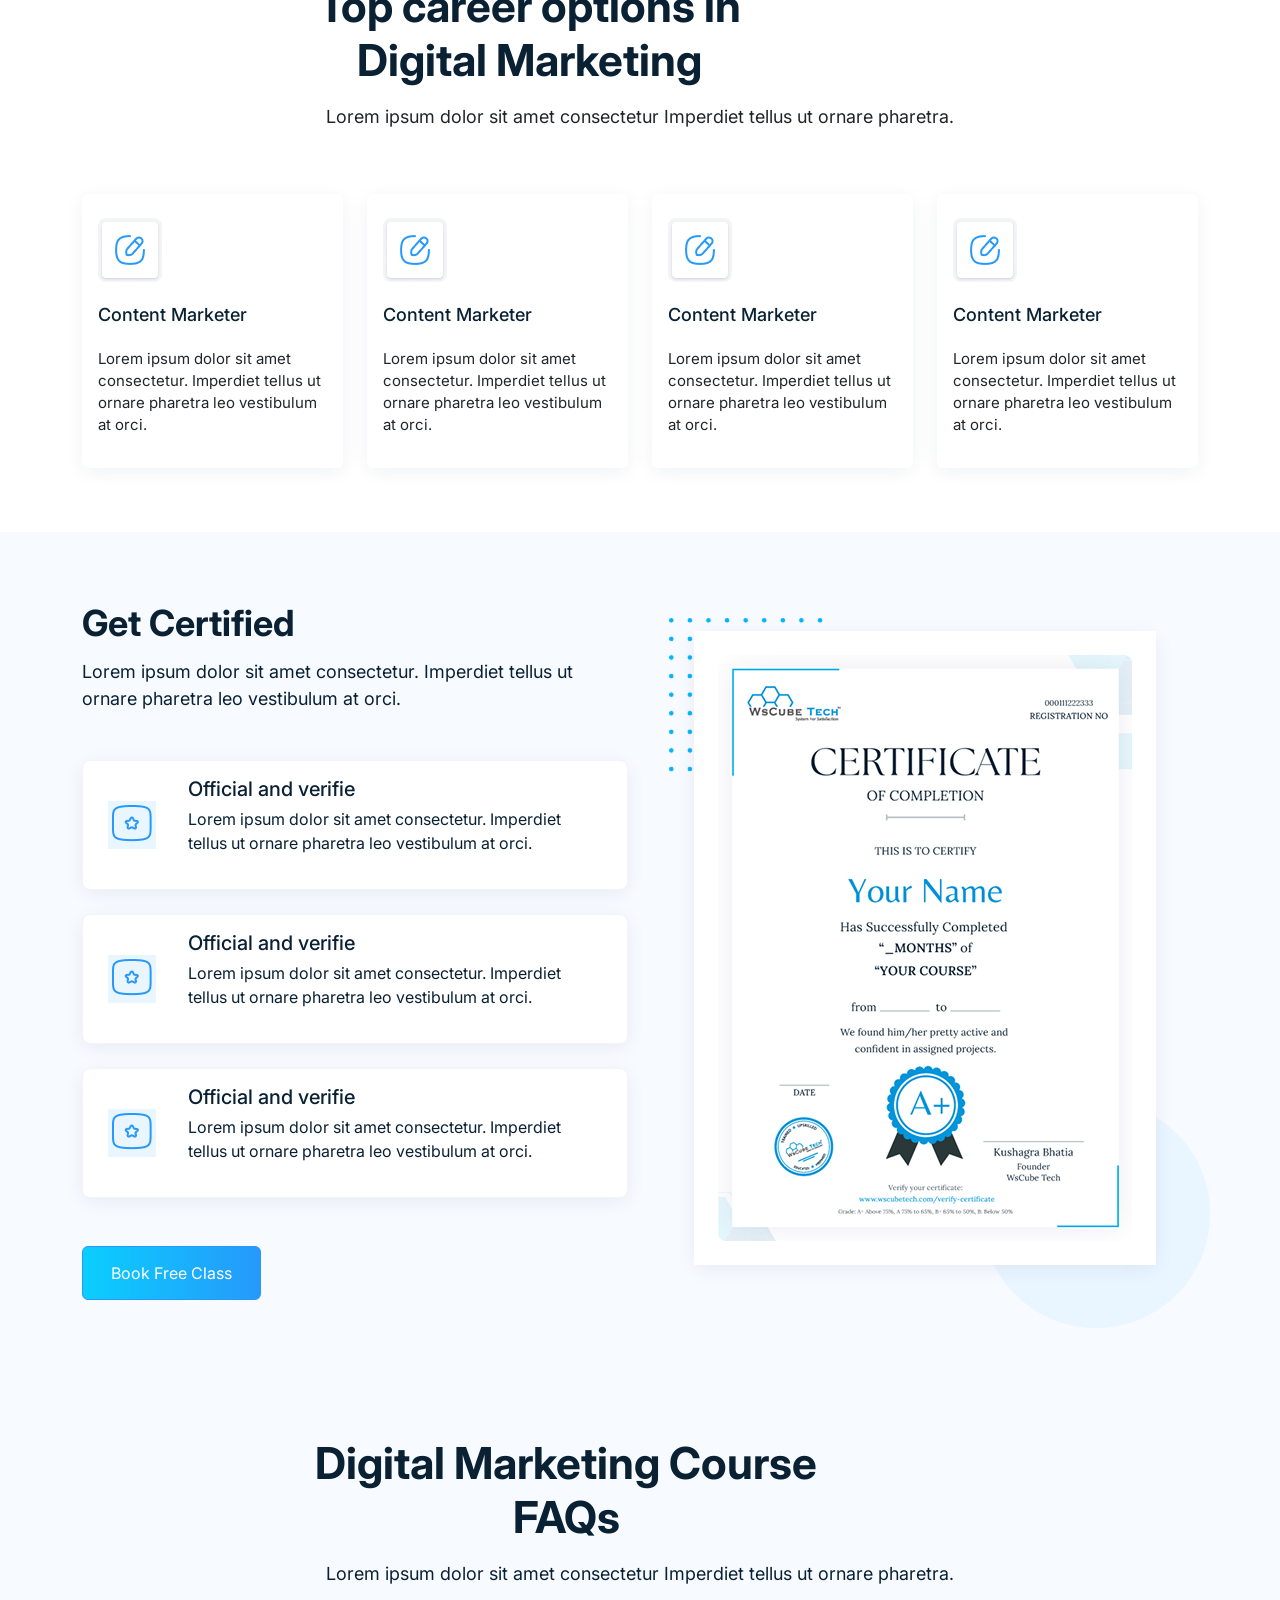
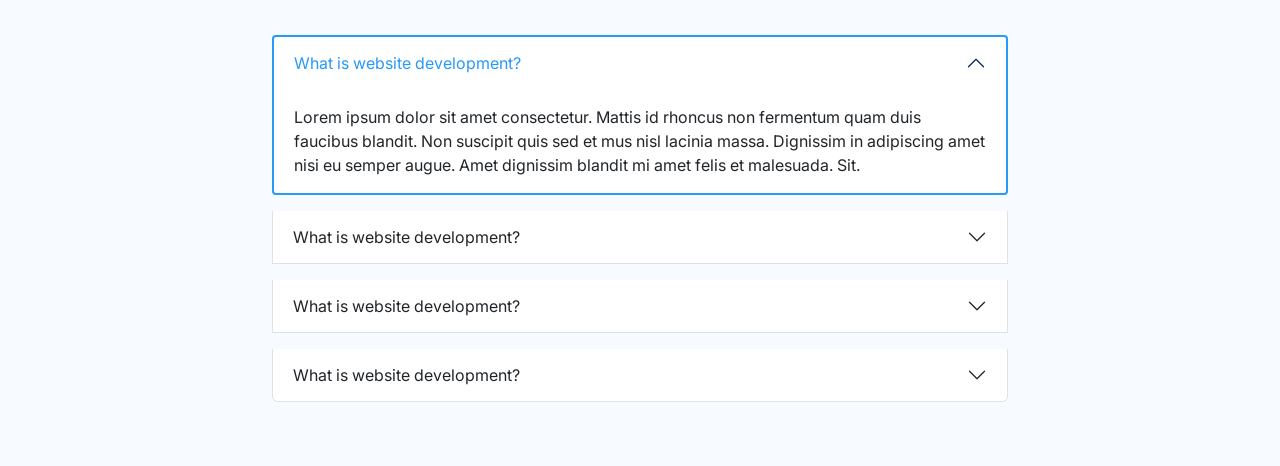
==== commit aa6f1ee4: "certificate section" ====
--- a/wscubetech/index.html
+++ b/wscubetech/index.html
@@ -47,6 +47,8 @@
       </div>
     </header>
     <!---->
+
+
 
     <!--Hero Section-->
     <section class="container-fluid hs bg-white">
@@ -310,32 +312,152 @@
         <div class="row mt-5">
           <div class="col-lg-3 col-sm-6 col-12">
             <div class="shadow-custom p-3 rounded">
-              <img src="./images/career/content.png" class="w-auto mt-2" alt="Image Not Found">
+              <img
+                src="./images/career/content.png"
+                class="w-auto mt-2"
+                alt="Image Not Found"
+              />
               <h6 class="carreritem-title py-4 mb-0">Content Marketer</h6>
-              <p class="carreritem-desc">Lorem ipsum dolor sit amet consectetur. Imperdiet tellus ut ornare pharetra leo vestibulum at orci.</p>
+              <p class="carreritem-desc">
+                Lorem ipsum dolor sit amet consectetur. Imperdiet tellus ut
+                ornare pharetra leo vestibulum at orci.
+              </p>
             </div>
           </div>
           <div class="col-lg-3 col-sm-6 col-12">
-             <div class="shadow-custom p-3 rounded">
-              <img src="./images/career/content.png" class="w-auto mt-2" alt="Image Not Found">
+            <div class="shadow-custom p-3 rounded">
+              <img
+                src="./images/career/content.png"
+                class="w-auto mt-2"
+                alt="Image Not Found"
+              />
               <h6 class="carreritem-title py-4 mb-0">Content Marketer</h6>
-              <p class="carreritem-desc">Lorem ipsum dolor sit amet consectetur. Imperdiet tellus ut ornare pharetra leo vestibulum at orci.</p>
+              <p class="carreritem-desc">
+                Lorem ipsum dolor sit amet consectetur. Imperdiet tellus ut
+                ornare pharetra leo vestibulum at orci.
+              </p>
             </div>
           </div>
           <div class="col-lg-3 col-sm-6 col-12">
-             <div class="shadow-custom p-3 rounded">
-              <img src="./images/career/content.png" class="w-auto mt-2" alt="Image Not Found">
+            <div class="shadow-custom p-3 rounded">
+              <img
+                src="./images/career/content.png"
+                class="w-auto mt-2"
+                alt="Image Not Found"
+              />
               <h6 class="carreritem-title py-4 mb-0">Content Marketer</h6>
-              <p class="carreritem-desc">Lorem ipsum dolor sit amet consectetur. Imperdiet tellus ut ornare pharetra leo vestibulum at orci.</p>
+              <p class="carreritem-desc">
+                Lorem ipsum dolor sit amet consectetur. Imperdiet tellus ut
+                ornare pharetra leo vestibulum at orci.
+              </p>
             </div>
           </div>
           <div class="col-lg-3 col-sm-6 col-12">
-             <div class="shadow-custom p-3 rounded">
-              <img src="./images/career/content.png" class="w-auto mt-2" alt="Image Not Found">
+            <div class="shadow-custom p-3 rounded">
+              <img
+                src="./images/career/content.png"
+                class="w-auto mt-2"
+                alt="Image Not Found"
+              />
               <h6 class="carreritem-title py-4 mb-0">Content Marketer</h6>
-              <p class="carreritem-desc">Lorem ipsum dolor sit amet consectetur. Imperdiet tellus ut ornare pharetra leo vestibulum at orci.</p>
-            </div>
-          </div>
+              <p class="carreritem-desc">
+                Lorem ipsum dolor sit amet consectetur. Imperdiet tellus ut
+                ornare pharetra leo vestibulum at orci.
+              </p>
+            </div>
+          </div>
+        </div>
+      </div>
+    </section>
+
+        <!--Certificate Section-->
+    <section class="certificate-section container-fluid">
+      <div class="container">
+        <div class="row  justify-content-lg-top align-items-lg-center">
+          <div class="col-lg-6 col-12">
+            <h4 class="certificate-title">Get Certified</h4>
+            <p class="certificate-desc">
+              Lorem ipsum dolor sit amet consectetur. Imperdiet tellus ut ornare
+              pharetra leo vestibulum at orci.
+            </p>
+            <!--Cards-->
+            <div class="card-wrapper mt-5">
+              <div class="d-flex certificate-item bg-white shadow-custom mb-4">
+                <img
+                  src="./images/certificate//Ticket Star.png"
+                  alt="Image Not Found"
+                />
+                <div class="text-wrapper">
+                  <h4 class="text-title">Official and verifie</h4>
+                  <p class="text-desc">
+                    Lorem ipsum dolor sit amet consectetur. Imperdiet tellus ut
+                    ornare pharetra leo vestibulum at orci.
+                  </p>
+                </div>
+              </div>
+
+              <div class="d-flex certificate-item bg-white shadow-custom mb-4">
+                <img
+                  src="./images/certificate//Ticket Star.png"
+                  alt="Image Not Found"
+                />
+                <div class="text-wrapper">
+                  <h4 class="text-title">Official and verifie</h4>
+                  <p class="text-desc">
+                    Lorem ipsum dolor sit amet consectetur. Imperdiet tellus ut
+                    ornare pharetra leo vestibulum at orci.
+                  </p>
+                </div>
+              </div>
+
+              <div class="d-flex certificate-item bg-white shadow-custom mb-4">
+                <img
+                  src="./images/certificate//Ticket Star.png"
+                  alt="Image Not Found"
+                />
+                <div class="text-wrapper">
+                  <h4 class="text-title">Official and verifie</h4>
+                  <p class="text-desc">
+                    Lorem ipsum dolor sit amet consectetur. Imperdiet tellus ut
+                    ornare pharetra leo vestibulum at orci.
+                  </p>
+                </div>
+              </div>
+            </div>
+
+            <div class="d-flex justify-content-start mt-5">
+              <button
+                class="btn-demo btn-group"
+                data-bs-toggle="modal"
+                data-bs-target="#curriculum-modal"
+              >
+                Book Free Class
+              </button>
+            </div>
+          </div>
+          <div
+            class="col-lg-6 mt-5 mt-lg-0 col-12 position-relative z-2 d-flex justify-content-lg-center"
+          >
+            <img
+              src="./images/certificate/bg.png"
+              class="bg-certificate"
+              alt=""
+            />
+            <img
+              class="ellipse"
+              src="./images/certificate/ellipse.png"
+              alt=""
+            />
+            <div class="bg-white shadow-custom p-4">
+              <img
+                class="w-100"
+                src="./images/certificate/certificate.png"
+                alt="Certificate"
+              />
+            </div>
+          </div>
+
+          <div></div>
         </div>
       </div>
     </section>
--- a/wscubetech/css/style.css
+++ b/wscubetech/css/style.css
@@ -95,48 +95,49 @@
   border: 1px solid #2699fb;
   width: 100%;
 }
-.statistic{
-  border-radius: 8px;
-}
-.stats-heading{
-  color: #2699FB;
+.statistic {
+  border-radius: 8px;
+}
+.stats-heading {
+  color: #2699fb;
   font-size: 30px;
   font-weight: 700;
   line-height: 100%;
 }
-.stats-desc{
-  color: #43505B;
+.stats-desc {
+  color: #43505b;
   font-size: 16px;
   font-weight: 400;
   line-height: 24px;
 }
-.highlights, .faq-section{
-  background-color: #F7FAFF;
-  padding: 4rem 0;
-}
-.highlight-heading{
+.highlights,
+.faq-section {
+  background-color: #f7faff;
+  padding: 4rem 0;
+}
+.highlight-heading {
   font-size: 36px;
   font-weight: 700;
   line-height: 100%;
   font-style: bold;
-  color: #0A2134;
-}
-.highlight-para{
-  font-size: 18px;
-  line-height: 27px;
-  font-weight: 400;
-  color: #0A2134;
-}
-.highlight-wrapper{
-  border-radius: 8px;
-}
-.highlight-img{
+  color: #0a2134;
+}
+.highlight-para {
+  font-size: 18px;
+  line-height: 27px;
+  font-weight: 400;
+  color: #0a2134;
+}
+.highlight-wrapper {
+  border-radius: 8px;
+}
+.highlight-img {
   object-fit: contain;
   width: 20%;
 }
-.highlight-item h4{
+.highlight-item h4 {
   width: 80%;
-  color: #0A2134;
+  color: #0a2134;
   font-size: 18px;
   font-weight: 500;
   line-height: 26px;
@@ -145,81 +146,127 @@
   font-size: 15px;
   line-height: 22px;
   font-weight: 400;
-  color: #43505B;
-}
-.faq-heading{
+  color: #43505b;
+}
+.faq-heading {
   font-size: 44px;
   font-weight: 700;
-  line-height : 54px;
-  color: #0A2134;
+  line-height: 54px;
+  color: #0a2134;
   width: 80%;
   text-align: center;
 }
-.faq-desc{
-  color: #0A2134;
-  font-size: 18px;
-  line-height: 27px;
-  font-weight: 400;
-  text-align: center;
-}
-.accordion-button:not(.collapsed){
+.faq-desc {
+  color: #0a2134;
+  font-size: 18px;
+  line-height: 27px;
+  font-weight: 400;
+  text-align: center;
+}
+.accordion-button:not(.collapsed) {
   background-color: white !important;
-  box-shadow : none !important
-}
-.accordion-button:focus{
+  box-shadow: none !important;
+}
+.accordion-button:focus {
   box-shadow: none !important;
 }
 
 .accordion-item:has(.accordion-collapse.show),
 .accordion-item:has(.accordion-collapse.collapsing) {
-  border: 2px solid #2699FB !important;
+  border: 2px solid #2699fb !important;
   border-radius: 4px !important;
 }
-.accordion-button:not(.collapsed){
-  color: #2699FB !important;
-}
-.accordion-title{
+.accordion-button:not(.collapsed) {
+  color: #2699fb !important;
+}
+.accordion-title {
   font-size: 18px;
   font-weight: 600;
   line-height: 100%;
 }
-.accordion-text{
-  color: #0A2134;
+.accordion-text {
+  color: #0a2134;
   font-size: 16px;
   line-height: 24px;
   font-weight: 400;
 }
-.career-options{
+.career-options {
   background-color: white;
   padding: 4rem 0;
 }
-.career-title{
+.career-title {
   width: 70%;
   font-weight: 700;
   font-size: 44px;
   line-height: 54px;
-  color: #0A2134;
-  text-align: center;
-}
-.career-desc{
-  font-weight: 400;
-  font-size: 18px;
-  line-height: 27px;
-  text-align: center;
-}
-.carreritem-title{
-  color: #0A2134;
+  color: #0a2134;
+  text-align: center;
+}
+.career-desc {
+  font-weight: 400;
+  font-size: 18px;
+  line-height: 27px;
+  text-align: center;
+}
+.carreritem-title {
+  color: #0a2134;
   font-size: 18px;
   font-weight: 500;
   line-height: 100%;
-
-}
-.carreritem-desc{
-  font-size: #0A2134;
+}
+.carreritem-desc {
+  font-size: #0a2134;
   font-size: 15px;
-  line-height: 22px; 
-}
-.shadow-custom{
-  box-shadow: 0px 4px 20px -2px #002F5814;
-
-}+  line-height: 22px;
+}
+.shadow-custom {
+  box-shadow: 0px 4px 20px -2px #002f5814;
+}
+.certificate-section {
+  background-color: #f7faff;
+  padding: 4rem 0;
+}
+.certificate-title {
+  font-weight: 700;
+  font-size: 36px;
+  line-height: 54px;
+  color: #0a2134;
+}
+.certificate-desc {
+  color: #0a2134;
+  font-size: 18px;
+  line-height: 27px;
+  font-weight: 400;
+}
+.certificate-item {
+  border-radius: 8px;
+  border: 1px solid #f2f4f7;
+  justify-content: center;
+  align-items: center;
+  padding: 18px 25px;
+  gap: 2rem;
+}
+.text-wrapper .text-title {
+  font-size: 20px;
+  font-weight: 500;
+  line-height: 100%;
+  color: #0a2134;
+}
+.text-wrapper .text-desc {
+  font-size: 16px;
+  font-weight: 400;
+  line-height: 24px;
+  color: #0a2134;
+}
+.bg-certificate {
+  position: absolute;
+  z-index: -1;
+  left: 5%;
+  top: -2%;
+}
+.ellipse {
+  position: absolute;
+  bottom: -10%;
+  z-index: -1;
+  right: 0;
+}
